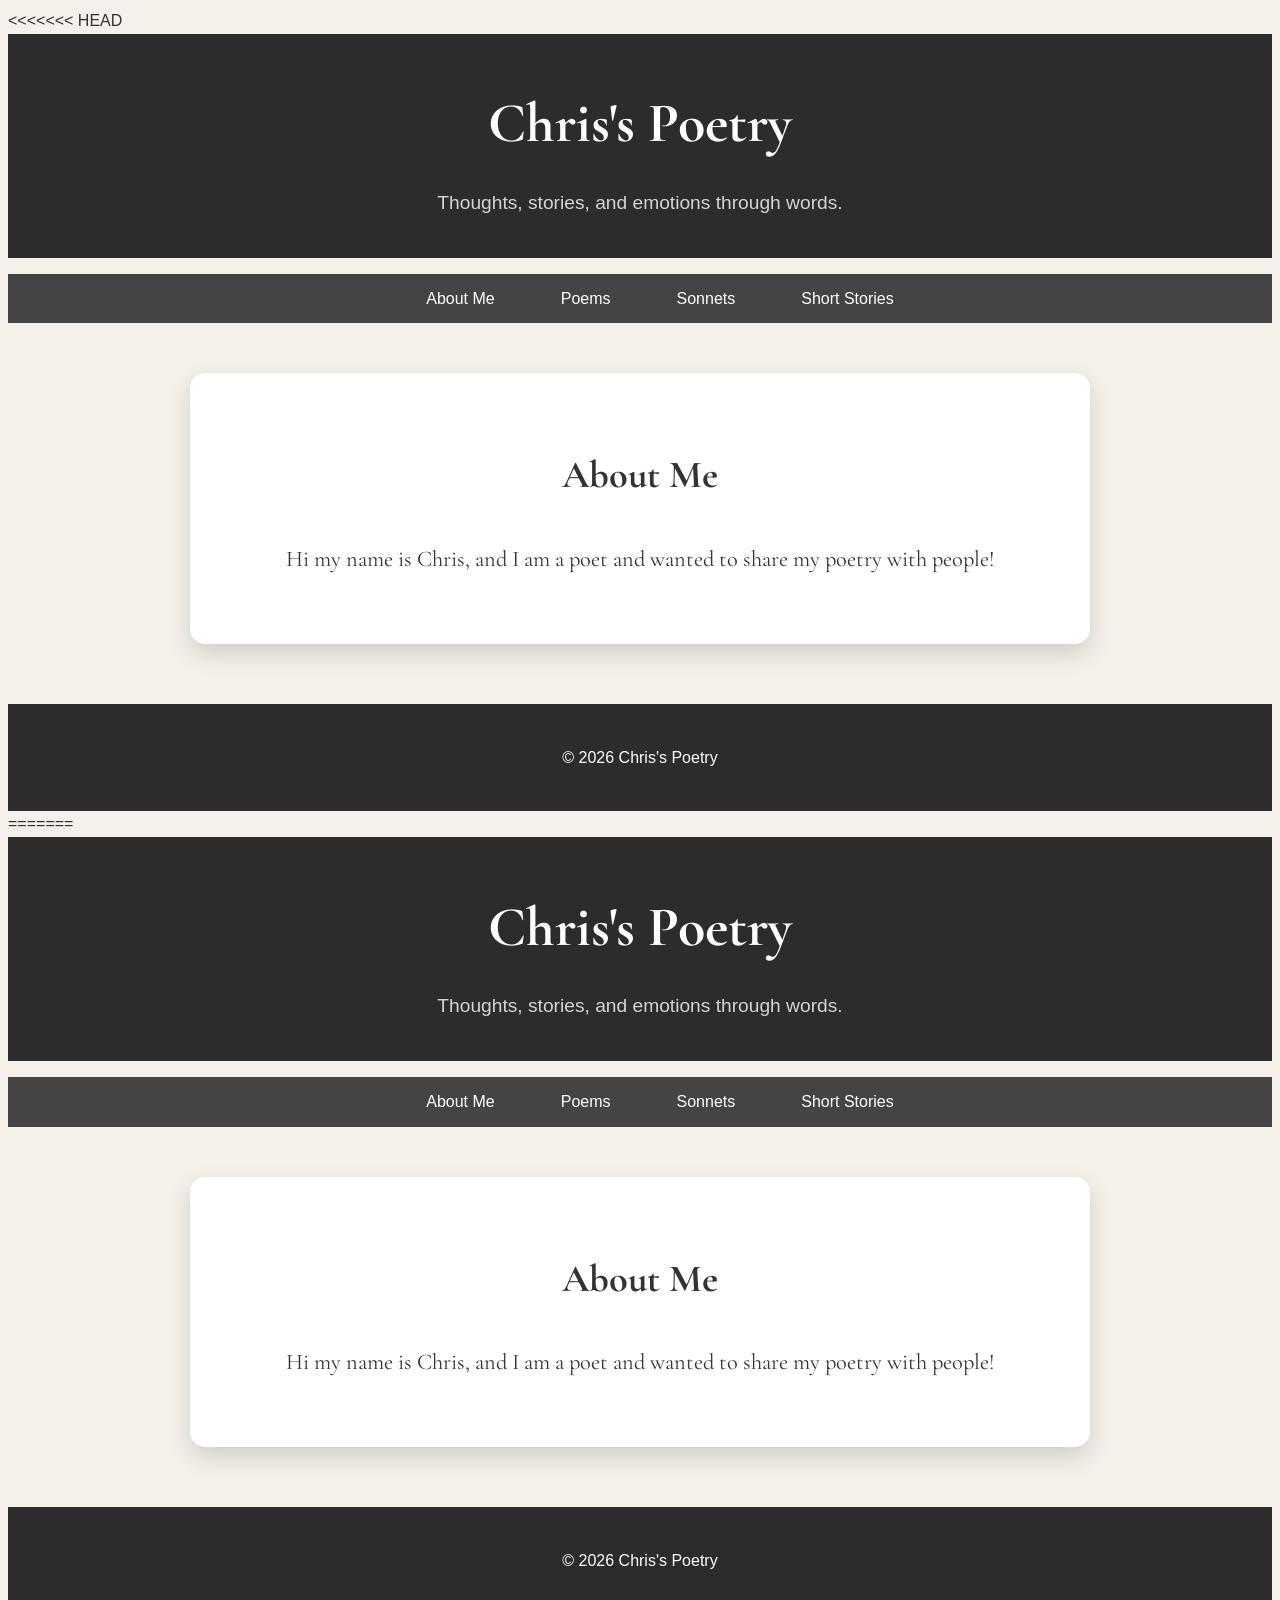
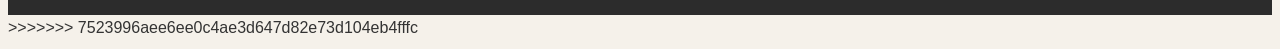
==== index.html @ 731ab2a2 "Initial Commit" ====
<<<<<<< HEAD
<!DOCTYPE html>
<html lang="en">
<head>
    <title>Chris's Poetry</title>
    <meta charset="UTF-8">
    <meta name="viewport" content="width=device-width, initial-scale=1.0">

    <!-- Google Font -->
    <link href="https://fonts.googleapis.com/css2?family=Cormorant+Garamond:wght@400;600&display=swap" rel="stylesheet">

    <link rel="stylesheet" href="main.css">
</head>

<body>

<header>
    <h1>Chris's Poetry</h1>
    <p>Thoughts, stories, and emotions through words.</p>
</header>

<nav class="navbar">
    <ul>
        <li><a href="index.html">About Me</a></li>
        <li><a href="poems.html">Poems</a></li>
        <li><a href="sonnets.html">Sonnets</a></li>
        <li><a href="shortStories.html">Short Stories</a></li>
    </ul>
</nav>

<main>

<section class="poem-card">

<h2>About Me</h2>

<pre>
Hi my name is Chris, and I am a poet and wanted to share my poetry with people!
</pre>

</section>

</main>

<footer>
    <p>© 2026 Chris's Poetry</p>
</footer>

</body>
=======
<!DOCTYPE html>
<html lang="en">
<head>
    <title>Chris's Poetry</title>
    <meta charset="UTF-8">
    <meta name="viewport" content="width=device-width, initial-scale=1.0">

    <!-- Google Font -->
    <link href="https://fonts.googleapis.com/css2?family=Cormorant+Garamond:wght@400;600&display=swap" rel="stylesheet">

    <link rel="stylesheet" href="main.css">
</head>

<body>

<header>
    <h1>Chris's Poetry</h1>
    <p>Thoughts, stories, and emotions through words.</p>
</header>

<nav class="navbar">
    <ul>
        <li><a href="index.html">About Me</a></li>
        <li><a href="poems.html">Poems</a></li>
        <li><a href="sonnets.html">Sonnets</a></li>
        <li><a href="shortStories.html">Short Stories</a></li>
    </ul>
</nav>

<main>

<section class="poem-card">

<h2>About Me</h2>

<pre>
Hi my name is Chris, and I am a poet and wanted to share my poetry with people!
</pre>

</section>

</main>

<footer>
    <p>© 2026 Chris's Poetry</p>
</footer>

</body>
>>>>>>> 7523996aee6ee0c4ae3d647d82e73d104eb4fffc
</html>
---- main.css ----
<<<<<<< HEAD
/* Reset */

*{
    margin:0;
    padding:0;
    box-sizing:border-box;
}

/* Body */

body{
    background:#f5f1ea;
    color:#333;
    font-family:Arial, sans-serif;
    line-height:1.6;
}

/* Header */

header{
    background:#2c2c2c;
    color:white;
    text-align:center;
    padding:8px 20px 20px;
}

header h1{
    font-family:'Cormorant Garamond', serif;
    font-size:3.5rem;
    margin-bottom:10px;
}

header p{
    font-size:1.2rem;
    opacity:.8;
}

/* Navigation */

.navbar{
    background:#444;
}

.navbar ul{
    display:flex;
    justify-content:center;
    list-style:none;
}

.navbar li{
    margin:0 15px;
}

.navbar a{
    display:block;
    padding:12px 18px;
    color:white;
    text-decoration:none;
    transition:.3s;
}

.navbar a:hover{
    background:#d4af37;
    color:black;
}

/* Main */

main{
    width:90%;
    max-width:900px;
    margin:50px auto;
    display:flex;
    flex-direction:column;
    gap:30px;
}

/* Poem Card */

.poem-card{
    background:white;
    padding:40px;
    border-radius:15px;
    box-shadow:0 10px 25px rgba(0,0,0,.15);
}

.poem-card .poem-image{
    display:block;
    width:128px;
    height:128px;
    margin:0 auto 20px;
}

.poem-card h2{
    text-align:center;
    margin-bottom:30px;
    font-family:'Cormorant Garamond', serif;
    font-size:2.4rem;
}

.poem-card pre{
    white-space:pre-wrap;
    font-family:'Cormorant Garamond', serif;
    font-size:1.4rem;
    line-height:2;
    text-align:center;
}

/* Footer */

footer{
    background:#2c2c2c;
    color:white;
    text-align:center;
    padding:25px;
    margin-top:60px;
}

/* Responsive */

@media(max-width:700px){

.navbar ul{
    flex-direction:column;
}

.navbar li{
    margin:0;
}

header h1{
    font-size:2.5rem;
}

.poem-card{
    padding:25px;
}

.poem-card pre{
    font-size:1.2rem;
}

=======
/* Reset */

*{
    margin:0;
    padding:0;
    box-sizing:border-box;
}

/* Body */

body{
    background:#f5f1ea;
    color:#333;
    font-family:Arial, sans-serif;
    line-height:1.6;
}

/* Header */

header{
    background:#2c2c2c;
    color:white;
    text-align:center;
    padding:8px 20px 20px;
}

header h1{
    font-family:'Cormorant Garamond', serif;
    font-size:3.5rem;
    margin-bottom:10px;
}

header p{
    font-size:1.2rem;
    opacity:.8;
}

/* Navigation */

.navbar{
    background:#444;
}

.navbar ul{
    display:flex;
    justify-content:center;
    list-style:none;
}

.navbar li{
    margin:0 15px;
}

.navbar a{
    display:block;
    padding:12px 18px;
    color:white;
    text-decoration:none;
    transition:.3s;
}

.navbar a:hover{
    background:#d4af37;
    color:black;
}

/* Main */

main{
    width:90%;
    max-width:900px;
    margin:50px auto;
    display:flex;
    flex-direction:column;
    gap:30px;
}

/* Poem Card */

.poem-card{
    background:white;
    padding:40px;
    border-radius:15px;
    box-shadow:0 10px 25px rgba(0,0,0,.15);
}

.poem-card .poem-image{
    display:block;
    width:128px;
    height:128px;
    margin:0 auto 20px;
}

.poem-card h2{
    text-align:center;
    margin-bottom:30px;
    font-family:'Cormorant Garamond', serif;
    font-size:2.4rem;
}

.poem-card pre{
    white-space:pre-wrap;
    font-family:'Cormorant Garamond', serif;
    font-size:1.4rem;
    line-height:2;
    text-align:center;
}

/* Footer */

footer{
    background:#2c2c2c;
    color:white;
    text-align:center;
    padding:25px;
    margin-top:60px;
}

/* Responsive */

@media(max-width:700px){

.navbar ul{
    flex-direction:column;
}

.navbar li{
    margin:0;
}

header h1{
    font-size:2.5rem;
}

.poem-card{
    padding:25px;
}

.poem-card pre{
    font-size:1.2rem;
}

>>>>>>> 7523996aee6ee0c4ae3d647d82e73d104eb4fffc
}
---- main.css ----
<<<<<<< HEAD
/* Reset */

*{
    margin:0;
    padding:0;
    box-sizing:border-box;
}

/* Body */

body{
    background:#f5f1ea;
    color:#333;
    font-family:Arial, sans-serif;
    line-height:1.6;
}

/* Header */

header{
    background:#2c2c2c;
    color:white;
    text-align:center;
    padding:8px 20px 20px;
}

header h1{
    font-family:'Cormorant Garamond', serif;
    font-size:3.5rem;
    margin-bottom:10px;
}

header p{
    font-size:1.2rem;
    opacity:.8;
}

/* Navigation */

.navbar{
    background:#444;
}

.navbar ul{
    display:flex;
    justify-content:center;
    list-style:none;
}

.navbar li{
    margin:0 15px;
}

.navbar a{
    display:block;
    padding:12px 18px;
    color:white;
    text-decoration:none;
    transition:.3s;
}

.navbar a:hover{
    background:#d4af37;
    color:black;
}

/* Main */

main{
    width:90%;
    max-width:900px;
    margin:50px auto;
    display:flex;
    flex-direction:column;
    gap:30px;
}

/* Poem Card */

.poem-card{
    background:white;
    padding:40px;
    border-radius:15px;
    box-shadow:0 10px 25px rgba(0,0,0,.15);
}

.poem-card .poem-image{
    display:block;
    width:128px;
    height:128px;
    margin:0 auto 20px;
}

.poem-card h2{
    text-align:center;
    margin-bottom:30px;
    font-family:'Cormorant Garamond', serif;
    font-size:2.4rem;
}

.poem-card pre{
    white-space:pre-wrap;
    font-family:'Cormorant Garamond', serif;
    font-size:1.4rem;
    line-height:2;
    text-align:center;
}

/* Footer */

footer{
    background:#2c2c2c;
    color:white;
    text-align:center;
    padding:25px;
    margin-top:60px;
}

/* Responsive */

@media(max-width:700px){

.navbar ul{
    flex-direction:column;
}

.navbar li{
    margin:0;
}

header h1{
    font-size:2.5rem;
}

.poem-card{
    padding:25px;
}

.poem-card pre{
    font-size:1.2rem;
}

=======
/* Reset */

*{
    margin:0;
    padding:0;
    box-sizing:border-box;
}

/* Body */

body{
    background:#f5f1ea;
    color:#333;
    font-family:Arial, sans-serif;
    line-height:1.6;
}

/* Header */

header{
    background:#2c2c2c;
    color:white;
    text-align:center;
    padding:8px 20px 20px;
}

header h1{
    font-family:'Cormorant Garamond', serif;
    font-size:3.5rem;
    margin-bottom:10px;
}

header p{
    font-size:1.2rem;
    opacity:.8;
}

/* Navigation */

.navbar{
    background:#444;
}

.navbar ul{
    display:flex;
    justify-content:center;
    list-style:none;
}

.navbar li{
    margin:0 15px;
}

.navbar a{
    display:block;
    padding:12px 18px;
    color:white;
    text-decoration:none;
    transition:.3s;
}

.navbar a:hover{
    background:#d4af37;
    color:black;
}

/* Main */

main{
    width:90%;
    max-width:900px;
    margin:50px auto;
    display:flex;
    flex-direction:column;
    gap:30px;
}

/* Poem Card */

.poem-card{
    background:white;
    padding:40px;
    border-radius:15px;
    box-shadow:0 10px 25px rgba(0,0,0,.15);
}

.poem-card .poem-image{
    display:block;
    width:128px;
    height:128px;
    margin:0 auto 20px;
}

.poem-card h2{
    text-align:center;
    margin-bottom:30px;
    font-family:'Cormorant Garamond', serif;
    font-size:2.4rem;
}

.poem-card pre{
    white-space:pre-wrap;
    font-family:'Cormorant Garamond', serif;
    font-size:1.4rem;
    line-height:2;
    text-align:center;
}

/* Footer */

footer{
    background:#2c2c2c;
    color:white;
    text-align:center;
    padding:25px;
    margin-top:60px;
}

/* Responsive */

@media(max-width:700px){

.navbar ul{
    flex-direction:column;
}

.navbar li{
    margin:0;
}

header h1{
    font-size:2.5rem;
}

.poem-card{
    padding:25px;
}

.poem-card pre{
    font-size:1.2rem;
}

>>>>>>> 7523996aee6ee0c4ae3d647d82e73d104eb4fffc
}
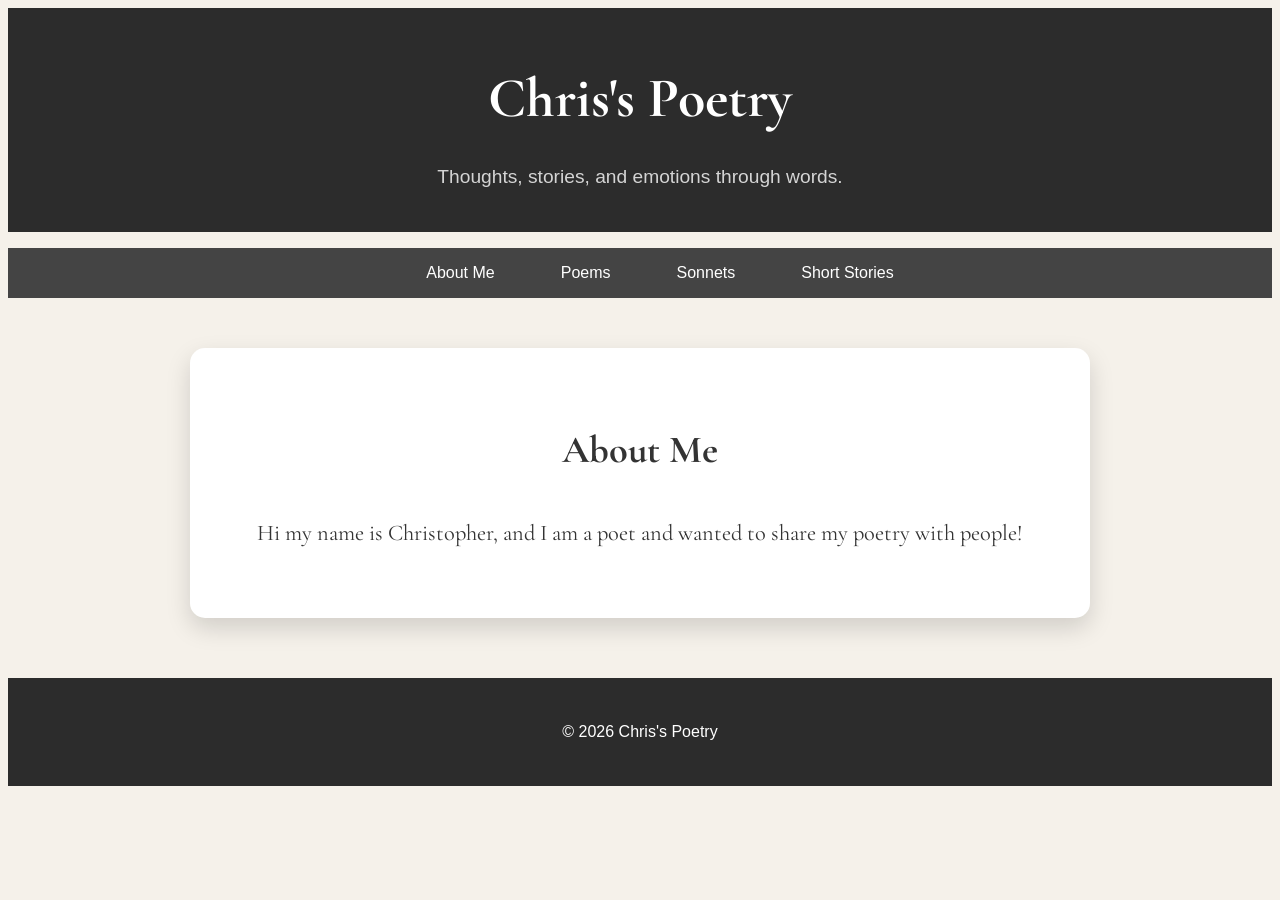
==== commit 9c9e5354: "Accepting changes" ====
--- a/index.html
+++ b/index.html
@@ -1,4 +1,3 @@
-<<<<<<< HEAD
 <!DOCTYPE html>
 <html lang="en">
 <head>
@@ -35,7 +34,7 @@
 <h2>About Me</h2>
 
 <pre>
-Hi my name is Chris, and I am a poet and wanted to share my poetry with people!
+Hi my name is Christopher, and I am a poet and wanted to share my poetry with people!
 </pre>
 
 </section>
@@ -47,54 +46,4 @@
 </footer>
 
 </body>
-=======
-<!DOCTYPE html>
-<html lang="en">
-<head>
-    <title>Chris's Poetry</title>
-    <meta charset="UTF-8">
-    <meta name="viewport" content="width=device-width, initial-scale=1.0">
-
-    <!-- Google Font -->
-    <link href="https://fonts.googleapis.com/css2?family=Cormorant+Garamond:wght@400;600&display=swap" rel="stylesheet">
-
-    <link rel="stylesheet" href="main.css">
-</head>
-
-<body>
-
-<header>
-    <h1>Chris's Poetry</h1>
-    <p>Thoughts, stories, and emotions through words.</p>
-</header>
-
-<nav class="navbar">
-    <ul>
-        <li><a href="index.html">About Me</a></li>
-        <li><a href="poems.html">Poems</a></li>
-        <li><a href="sonnets.html">Sonnets</a></li>
-        <li><a href="shortStories.html">Short Stories</a></li>
-    </ul>
-</nav>
-
-<main>
-
-<section class="poem-card">
-
-<h2>About Me</h2>
-
-<pre>
-Hi my name is Chris, and I am a poet and wanted to share my poetry with people!
-</pre>
-
-</section>
-
-</main>
-
-<footer>
-    <p>© 2026 Chris's Poetry</p>
-</footer>
-
-</body>
->>>>>>> 7523996aee6ee0c4ae3d647d82e73d104eb4fffc
 </html>
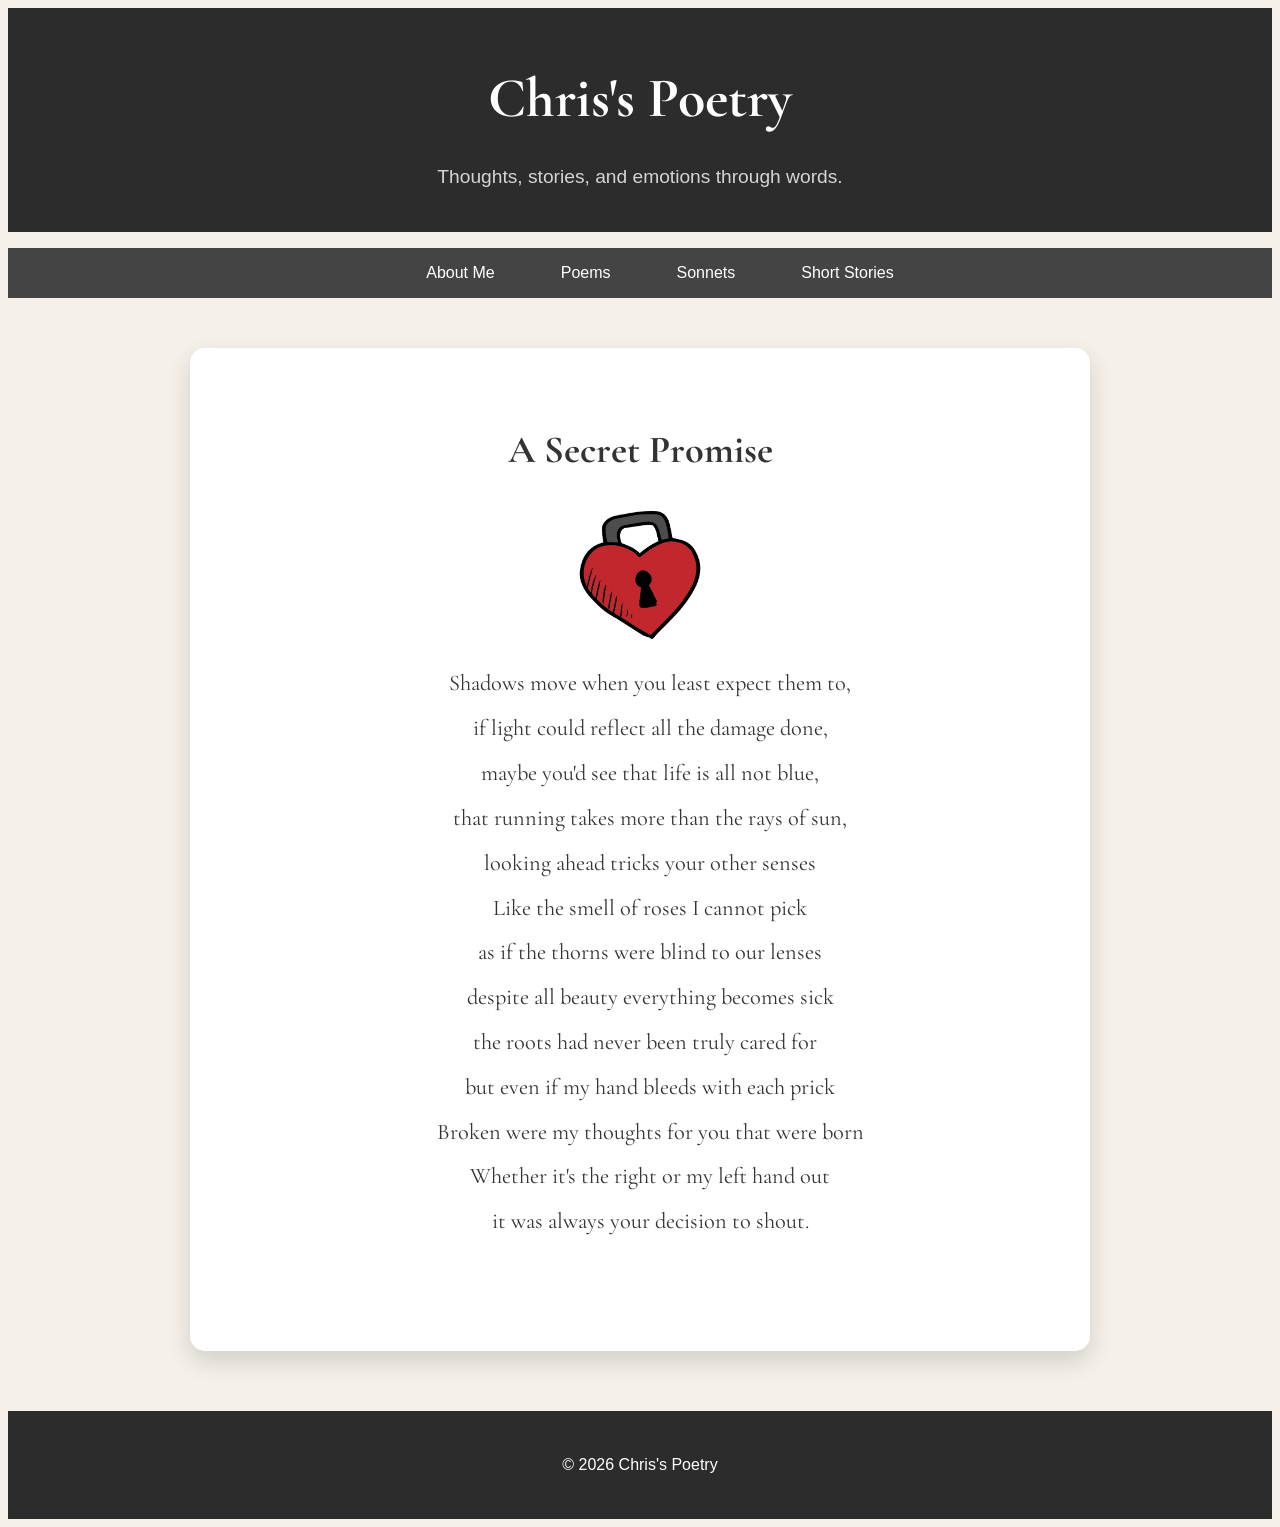
==== commit dab8ec90: "Updated homepage,poems,and shortstories." ====
--- a/index.html
+++ b/index.html
@@ -31,10 +31,23 @@
 
 <section class="poem-card">
 
-<h2>About Me</h2>
+<h2>A Secret Promise </h2>
+<img src="heartAndLock.png" alt="Heart and Lock" class="poem-image">
+<pre>
+    Shadows move when you least expect them to,
+    if light could reflect all the damage done,
+    maybe you'd see that life is all not blue,
+    that running takes more than the rays of sun,
+    looking ahead tricks your other senses
+    Like the smell of roses I cannot pick
+    as if the thorns were blind to our lenses
+    despite all beauty everything becomes sick
+    the roots had never been truly cared for  
+    but even if my hand bleeds with each prick
+    Broken were my thoughts for you that were born
+    Whether it's the right or my left hand out
+    it was always your decision to shout.
 
-<pre>
-Hi my name is Christopher, and I am a poet and wanted to share my poetry with people!
 </pre>
 
 </section>
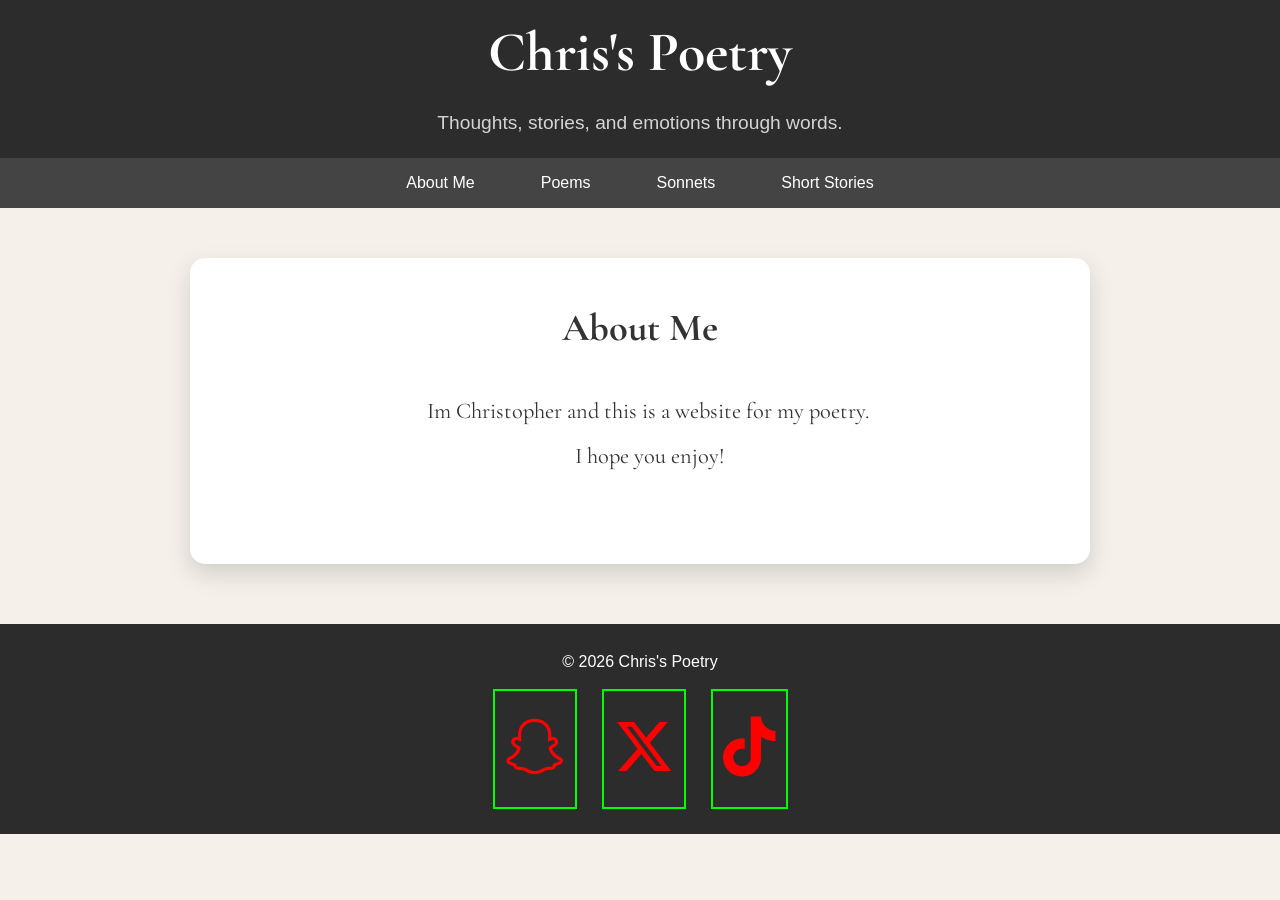
==== commit 47caab43: "Social links, organized poetry, and included an image" ====
--- a/index.html
+++ b/index.html
@@ -9,6 +9,8 @@
     <link href="https://fonts.googleapis.com/css2?family=Cormorant+Garamond:wght@400;600&display=swap" rel="stylesheet">
 
     <link rel="stylesheet" href="main.css">
+    <link rel="stylesheet"
+href="https://cdnjs.cloudflare.com/ajax/libs/font-awesome/6.7.2/css/all.min.css">
 </head>
 
 <body>
@@ -31,22 +33,10 @@
 
 <section class="poem-card">
 
-<h2>A Secret Promise </h2>
-<img src="heartAndLock.png" alt="Heart and Lock" class="poem-image">
+<h2> About Me </h2>
 <pre>
-    Shadows move when you least expect them to,
-    if light could reflect all the damage done,
-    maybe you'd see that life is all not blue,
-    that running takes more than the rays of sun,
-    looking ahead tricks your other senses
-    Like the smell of roses I cannot pick
-    as if the thorns were blind to our lenses
-    despite all beauty everything becomes sick
-    the roots had never been truly cared for  
-    but even if my hand bleeds with each prick
-    Broken were my thoughts for you that were born
-    Whether it's the right or my left hand out
-    it was always your decision to shout.
+    Im Christopher and this is a website for my poetry. 
+    I hope you enjoy!
 
 </pre>
 
@@ -56,6 +46,19 @@
 
 <footer>
     <p>© 2026 Chris's Poetry</p>
+    <div class="social-links">
+        <a href="" target="_blank">
+            <i class="fab fa-snapchat"></i>
+        </a>
+
+        <a href="" target="_blank">
+            <i class="fab fa-x-twitter"></i>
+        </a>
+
+        <a href="" target="_blank">
+            <i class="fab fa-tiktok"></i>
+        </a>
+    </div>
 </footer>
 
 </body>
--- a/main.css
+++ b/main.css
@@ -1,5 +1,4 @@
-<<<<<<< HEAD
-/* Reset */
+
 
 *{
     margin:0;
@@ -117,172 +116,47 @@
     margin-top:60px;
 }
 
-/* Responsive */
+.social-links{
+    display:flex;
+    justify-content:center;
+    align-items:center;
+    gap:25px;
+    margin-top:15px;
+}
+
+.social-links a{
+    color:red;          /* Bright color for testing */
+    font-size:60px;     /* Make icons very large */
+    text-decoration:none;
+    border:2px solid lime; /* Shows where the link is */
+    padding:10px;
+}
+
+.social-links a:hover{
+    color:blue;
+    transform:scale(1.2);
+}
+
 
 @media(max-width:700px){
 
-.navbar ul{
-    flex-direction:column;
-}
+    .navbar ul{
+        flex-direction:column;
+    }
 
-.navbar li{
-    margin:0;
-}
+    .navbar li{
+        margin:0;
+    }
 
-header h1{
-    font-size:2.5rem;
-}
+    header h1{
+        font-size:2.5rem;
+    }
 
-.poem-card{
-    padding:25px;
-}
+    .poem-card{
+        padding:25px;
+    }
 
-.poem-card pre{
-    font-size:1.2rem;
-}
-
-=======
-/* Reset */
-
-*{
-    margin:0;
-    padding:0;
-    box-sizing:border-box;
-}
-
-/* Body */
-
-body{
-    background:#f5f1ea;
-    color:#333;
-    font-family:Arial, sans-serif;
-    line-height:1.6;
-}
-
-/* Header */
-
-header{
-    background:#2c2c2c;
-    color:white;
-    text-align:center;
-    padding:8px 20px 20px;
-}
-
-header h1{
-    font-family:'Cormorant Garamond', serif;
-    font-size:3.5rem;
-    margin-bottom:10px;
-}
-
-header p{
-    font-size:1.2rem;
-    opacity:.8;
-}
-
-/* Navigation */
-
-.navbar{
-    background:#444;
-}
-
-.navbar ul{
-    display:flex;
-    justify-content:center;
-    list-style:none;
-}
-
-.navbar li{
-    margin:0 15px;
-}
-
-.navbar a{
-    display:block;
-    padding:12px 18px;
-    color:white;
-    text-decoration:none;
-    transition:.3s;
-}
-
-.navbar a:hover{
-    background:#d4af37;
-    color:black;
-}
-
-/* Main */
-
-main{
-    width:90%;
-    max-width:900px;
-    margin:50px auto;
-    display:flex;
-    flex-direction:column;
-    gap:30px;
-}
-
-/* Poem Card */
-
-.poem-card{
-    background:white;
-    padding:40px;
-    border-radius:15px;
-    box-shadow:0 10px 25px rgba(0,0,0,.15);
-}
-
-.poem-card .poem-image{
-    display:block;
-    width:128px;
-    height:128px;
-    margin:0 auto 20px;
-}
-
-.poem-card h2{
-    text-align:center;
-    margin-bottom:30px;
-    font-family:'Cormorant Garamond', serif;
-    font-size:2.4rem;
-}
-
-.poem-card pre{
-    white-space:pre-wrap;
-    font-family:'Cormorant Garamond', serif;
-    font-size:1.4rem;
-    line-height:2;
-    text-align:center;
-}
-
-/* Footer */
-
-footer{
-    background:#2c2c2c;
-    color:white;
-    text-align:center;
-    padding:25px;
-    margin-top:60px;
-}
-
-/* Responsive */
-
-@media(max-width:700px){
-
-.navbar ul{
-    flex-direction:column;
-}
-
-.navbar li{
-    margin:0;
-}
-
-header h1{
-    font-size:2.5rem;
-}
-
-.poem-card{
-    padding:25px;
-}
-
-.poem-card pre{
-    font-size:1.2rem;
-}
-
->>>>>>> 7523996aee6ee0c4ae3d647d82e73d104eb4fffc
+    .poem-card pre{
+        font-size:1.2rem;
+    }
 }
